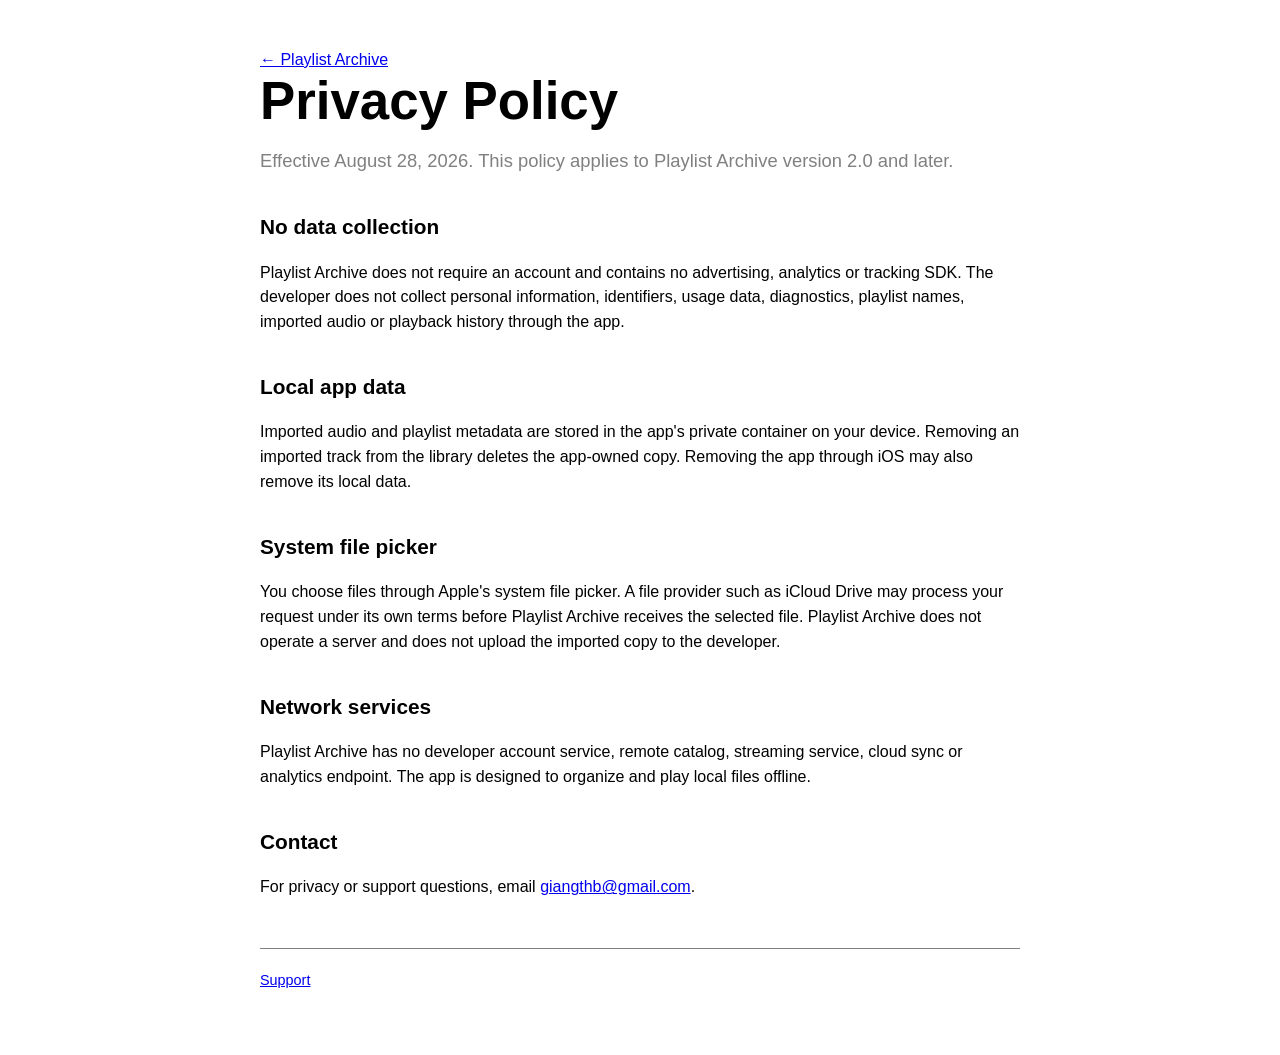
==== privacy/index.html @ 84c031ab "feat: add Playlist Archive support and privacy site" ====
<!doctype html>
<html lang="en">
<head>
  <meta charset="utf-8">
  <meta name="viewport" content="width=device-width, initial-scale=1">
  <title>Privacy — Playlist Archive</title>
  <meta name="description" content="Privacy policy for Playlist Archive 2.0 and later.">
  <meta name="color-scheme" content="light dark">
  <link rel="icon" href="../assets/app-icon.png">
  <link rel="apple-touch-icon" href="../assets/app-icon.png">
  <link rel="stylesheet" href="../styles.css">
</head>
<body><main>
  <a href="../">← Playlist Archive</a>
  <h1>Privacy Policy</h1>
  <p class="lead">Effective August 28, 2026. This policy applies to Playlist Archive version 2.0 and later.</p>

  <h2>No data collection</h2>
  <p>Playlist Archive does not require an account and contains no advertising, analytics or tracking SDK. The developer does not collect personal information, identifiers, usage data, diagnostics, playlist names, imported audio or playback history through the app.</p>

  <h2>Local app data</h2>
  <p>Imported audio and playlist metadata are stored in the app's private container on your device. Removing an imported track from the library deletes the app-owned copy. Removing the app through iOS may also remove its local data.</p>

  <h2>System file picker</h2>
  <p>You choose files through Apple's system file picker. A file provider such as iCloud Drive may process your request under its own terms before Playlist Archive receives the selected file. Playlist Archive does not operate a server and does not upload the imported copy to the developer.</p>

  <h2>Network services</h2>
  <p>Playlist Archive has no developer account service, remote catalog, streaming service, cloud sync or analytics endpoint. The app is designed to organize and play local files offline.</p>

  <h2>Contact</h2>
  <p>For privacy or support questions, email <a href="mailto:giangthb@gmail.com">giangthb@gmail.com</a>.</p>
  <footer><a href="../support/">Support</a></footer>
</main></body>
</html>
---- styles.css ----
:root { color-scheme: light dark; font-family: -apple-system, BlinkMacSystemFont, "Segoe UI", sans-serif; }
* { box-sizing: border-box; }
body { margin: 0; background: Canvas; color: CanvasText; line-height: 1.55; }
main { width: min(760px, calc(100% - 32px)); margin: 0 auto; padding: 48px 0 64px; }
h1 { font-size: clamp(2rem, 7vw, 3.3rem); line-height: 1.05; margin: 0 0 12px; }
h2 { margin-top: 36px; font-size: 1.3rem; }
p, li { font-size: 1rem; }
.lead { font-size: 1.15rem; color: GrayText; }
nav { display: flex; gap: 18px; flex-wrap: wrap; margin: 28px 0; }
a { color: LinkText; }
.badge { display: inline-block; padding: 5px 10px; border: 1px solid GrayText; border-radius: 999px; font-size: .85rem; }
.note { border-left: 3px solid GrayText; padding-left: 14px; color: GrayText; }
footer { margin-top: 48px; padding-top: 20px; border-top: 1px solid GrayText; color: GrayText; font-size: .9rem; }
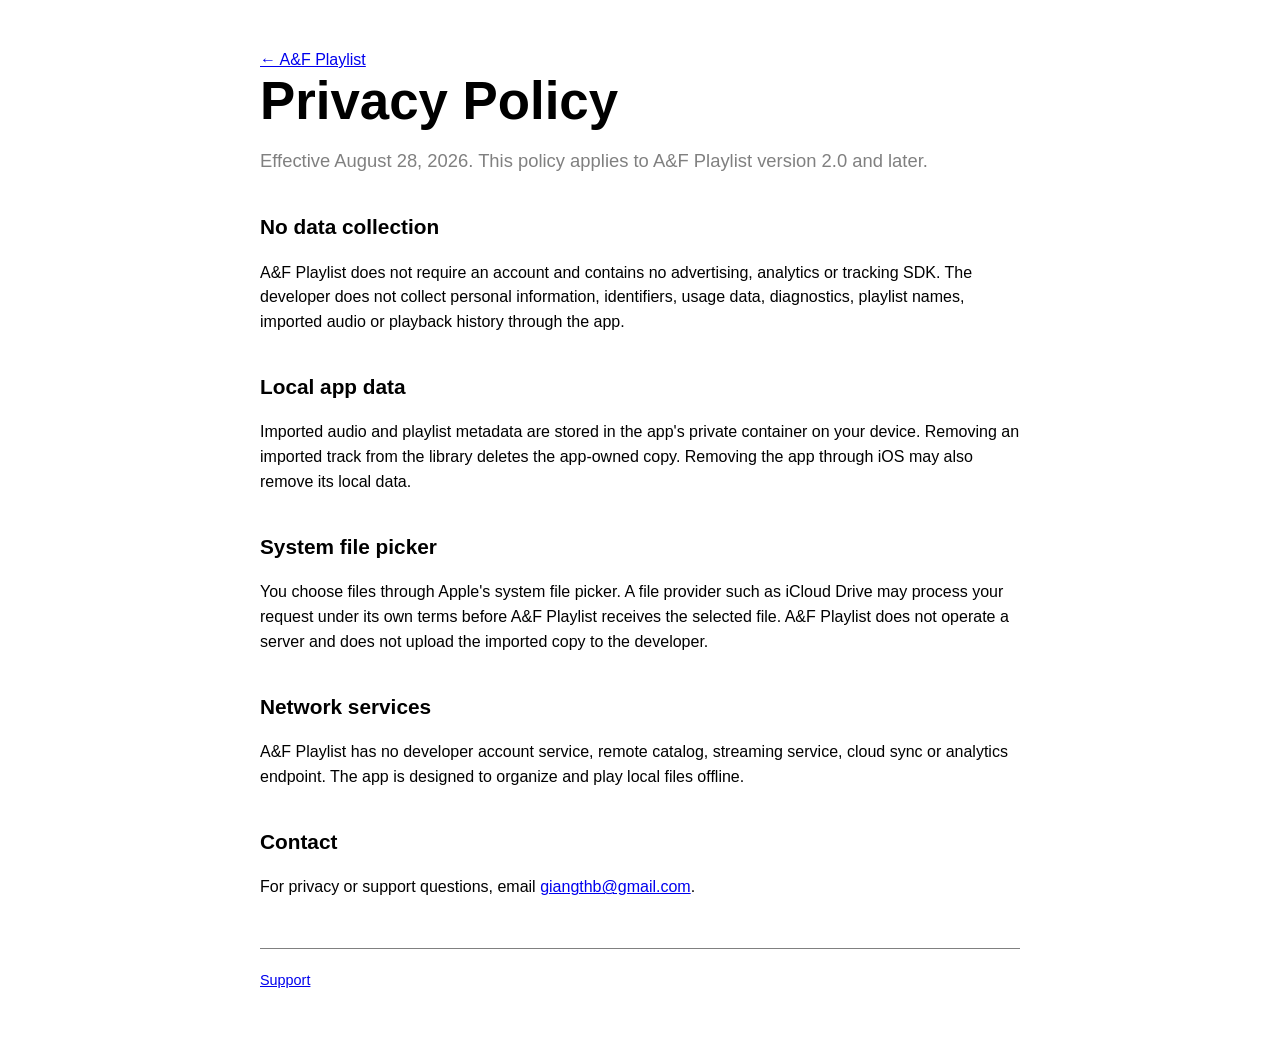
==== commit 3a63f59c: "docs: restore A&F Playlist product name" ====
--- a/privacy/index.html
+++ b/privacy/index.html
@@ -3,29 +3,29 @@
 <head>
   <meta charset="utf-8">
   <meta name="viewport" content="width=device-width, initial-scale=1">
-  <title>Privacy — Playlist Archive</title>
-  <meta name="description" content="Privacy policy for Playlist Archive 2.0 and later.">
+  <title>Privacy — A&amp;F Playlist</title>
+  <meta name="description" content="Privacy policy for A&amp;F Playlist 2.0 and later.">
   <meta name="color-scheme" content="light dark">
   <link rel="icon" href="../assets/app-icon.png">
   <link rel="apple-touch-icon" href="../assets/app-icon.png">
   <link rel="stylesheet" href="../styles.css">
 </head>
 <body><main>
-  <a href="../">← Playlist Archive</a>
+  <a href="../">← A&amp;F Playlist</a>
   <h1>Privacy Policy</h1>
-  <p class="lead">Effective August 28, 2026. This policy applies to Playlist Archive version 2.0 and later.</p>
+  <p class="lead">Effective August 28, 2026. This policy applies to A&amp;F Playlist version 2.0 and later.</p>
 
   <h2>No data collection</h2>
-  <p>Playlist Archive does not require an account and contains no advertising, analytics or tracking SDK. The developer does not collect personal information, identifiers, usage data, diagnostics, playlist names, imported audio or playback history through the app.</p>
+  <p>A&amp;F Playlist does not require an account and contains no advertising, analytics or tracking SDK. The developer does not collect personal information, identifiers, usage data, diagnostics, playlist names, imported audio or playback history through the app.</p>
 
   <h2>Local app data</h2>
   <p>Imported audio and playlist metadata are stored in the app's private container on your device. Removing an imported track from the library deletes the app-owned copy. Removing the app through iOS may also remove its local data.</p>
 
   <h2>System file picker</h2>
-  <p>You choose files through Apple's system file picker. A file provider such as iCloud Drive may process your request under its own terms before Playlist Archive receives the selected file. Playlist Archive does not operate a server and does not upload the imported copy to the developer.</p>
+  <p>You choose files through Apple's system file picker. A file provider such as iCloud Drive may process your request under its own terms before A&amp;F Playlist receives the selected file. A&amp;F Playlist does not operate a server and does not upload the imported copy to the developer.</p>
 
   <h2>Network services</h2>
-  <p>Playlist Archive has no developer account service, remote catalog, streaming service, cloud sync or analytics endpoint. The app is designed to organize and play local files offline.</p>
+  <p>A&amp;F Playlist has no developer account service, remote catalog, streaming service, cloud sync or analytics endpoint. The app is designed to organize and play local files offline.</p>
 
   <h2>Contact</h2>
   <p>For privacy or support questions, email <a href="mailto:giangthb@gmail.com">giangthb@gmail.com</a>.</p>
